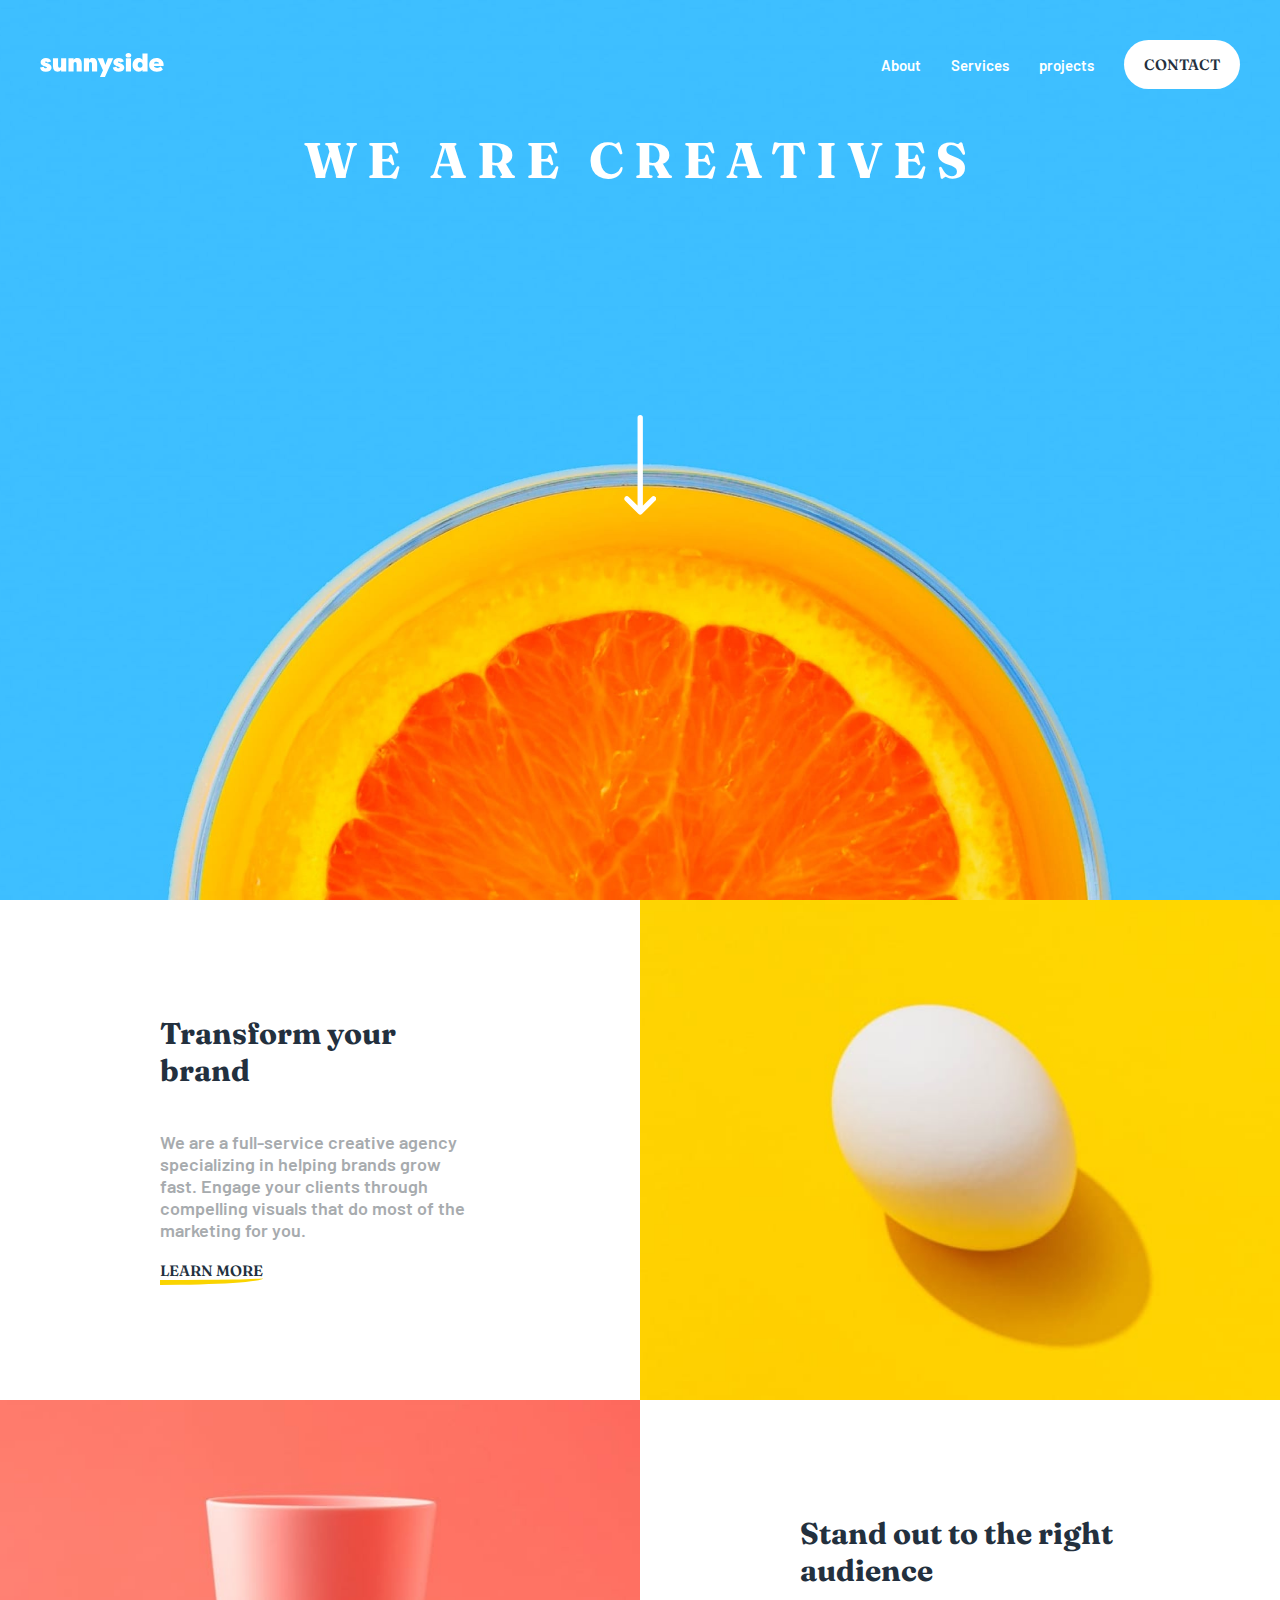
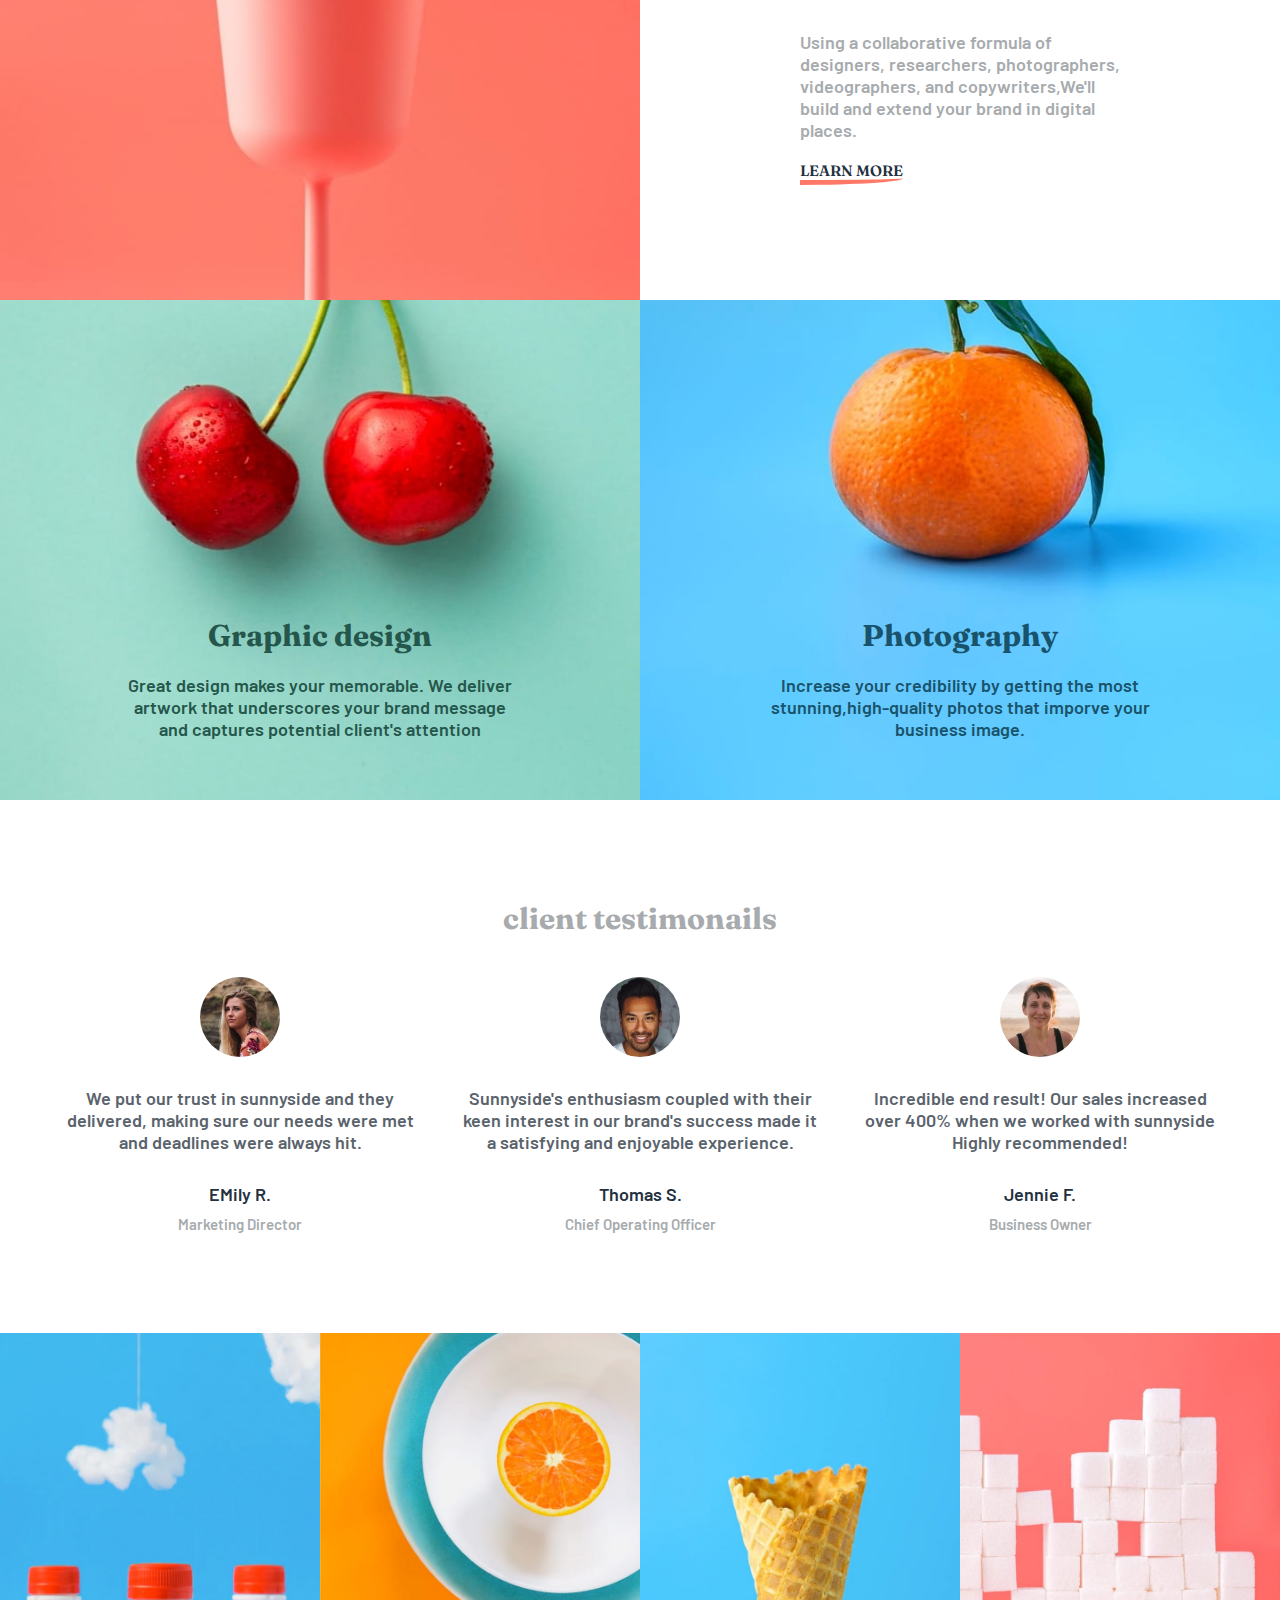
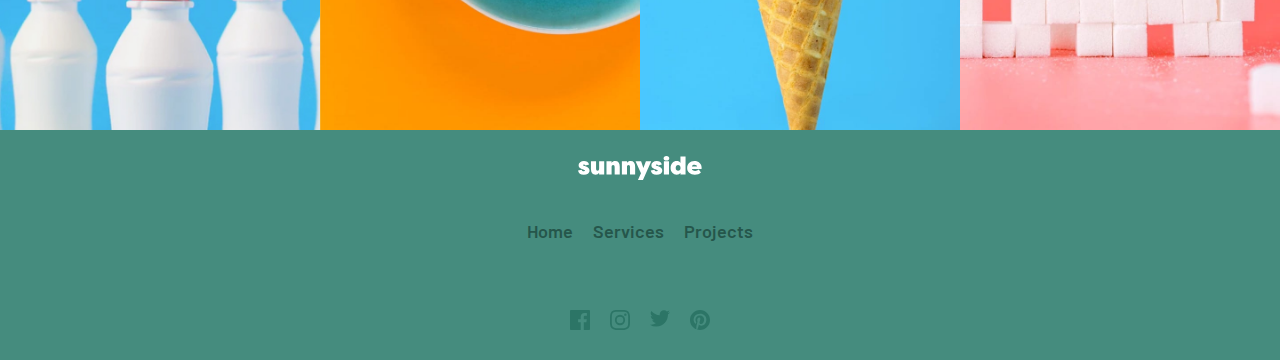
==== sunnyside_agency/index.html @ 59e4ebc3 "Finished sunnyside challenge" ====
<!DOCTYPE html>
<html lang="en">
  <head>
    <meta charset="UTF-8" />
    <meta http-equiv="X-UA-Compatible" content="IE=edge" />
    <meta name="viewport" content="width=device-width, initial-scale=1.0" />
    <link
      href="https://fonts.googleapis.com/css2?family=Barlow:wght@600&family=Fraunces:wght@700;900&display=swap"
      rel="stylesheet"
    />
    <link
      rel="shortcut icon"
      href="./images/favicon-32x32.png"
      type="image/x-icon"
    />
    <link rel="stylesheet" href="./style/style.css" />
    <script defer src="./js/script.js"></script>
    <title>FEM | Sunnyside Agency</title>
  </head>
  <body>
    <header class="header">
      <nav class="nav">
        <img src="./images/logo.svg" alt="logo image" class="logo" />
        <ul class="menu">
          <li class="menu__item"><a href="#" class="menu__link">About</a></li>
          <li class="menu__item">
            <a href="#" class="menu__link">Services</a>
          </li>
          <li class="menu__item">
            <a href="#" class="menu__link">projects</a>
          </li>
          <a href="#" class="btn btn-white">contact</a>
        </ul>
        <img
          src="./images/icon-hamburger.svg"
          alt="hamburger icon"
          class="hamburger"
        />
      </nav>

      <h1 class="heading__primary">We are creatives</h1>
      <img
        src="./images/icon-arrow-down.svg"
        alt="down arrow"
        class="icon-arrow"
      />
    </header>
    <main class="features">
      <div class="features__text-1 transform">
        <h2 class="heading__secondary heading-transform">
          Transform your brand
        </h2>
        <p class="features-content-text transform__text">
          We are a full-service creative agency specializing in helping brands
          grow fast. Engage your clients through compelling visuals that do most
          of the marketing for you.
        </p>
        <a href="#" class="btn btn-transform">Learn more</a>
      </div>
      <div class="features__picture--1"></div>

      <div class="features__picture--2"></div>

      <div class="features__text-1 stand">
        <h2 class="heading__secondary heading-stand">
          Stand out to the right audience
        </h2>
        <p class="features-content-text stand__text">
          Using a collaborative formula of designers, researchers,
          photographers, videographers, and copywriters,We'll build and extend
          your brand in digital places.
        </p>
        <a href="#" class="btn btn-stand">Learn more</a>
      </div>

      <div class="features__text-2 graphics">
        <h2 class="heading__secondary heading-graphics">Graphic design</h2>
        <p class="features-content-text graphics__text">
          Great design makes your memorable. We deliver artwork that underscores
          your brand message and captures potential client's attention
        </p>
      </div>

      <div class="features__text-2 photography">
        <h2 class="heading__secondary heading-photography">Photography</h2>
        <p class="features-content-text photography__text">
          Increase your credibility by getting the most stunning,high-quality
          photos that imporve your business image.
        </p>
      </div>
    </main>
    <main class="testimonials">
      <h2 class="heading__secondary heading-testimonials">
        client testimonails
      </h2>
      <div class="reviews">
        <div class="review-1">
          <img
            src="./images/image-emily.jpg"
            alt="user's image"
            class="user__image"
          />
          <p class="reviews__text">
            We put our trust in sunnyside and they delivered, making sure our
            needs were met and deadlines were always hit.
          </p>
          <div class="user__details">
            <p class="user__name">EMily R.</p>
            <p class="user__designation">Marketing Director</p>
          </div>
        </div>

        <div class="review-2">
          <img
            src="./images/image-thomas.jpg"
            alt="user's image"
            class="user__image"
          />
          <p class="reviews__text">
            Sunnyside's enthusiasm coupled with their keen interest in our
            brand's success made it a satisfying and enjoyable experience.
          </p>
          <div class="user__details">
            <p class="user__name">Thomas S.</p>
            <p class="user__designation">Chief Operating Officer</p>
          </div>
        </div>

        <div class="review-3">
          <img
            src="./images/image-jennie.jpg"
            alt="user's image"
            class="user__image"
          />
          <p class="reviews__text">
            Incredible end result! Our sales increased over 400% when we worked
            with sunnyside Highly recommended!
          </p>
          <div class="user__details">
            <p class="user__name">Jennie F.</p>
            <p class="user__designation">Business Owner</p>
          </div>
        </div>
      </div>
    </main>
    <main class="gallery">
      <figure class="gallery__item">
        <img
          src="./images/desktop/image-gallery-milkbottles.jpg"
          alt="picture of milk bottle"
          class="gallery__image gallery__image-1"
        />
      </figure>

      <figure class="gallery__item">
        <img
          src="./images/desktop/image-gallery-orange.jpg "
          alt="picture of milk orange"
          class="gallery__image gallery__image-2"
        />
      </figure>

      <figure class="gallery__item">
        <img
          src="./images/desktop/image-gallery-cone.jpg"
          alt="picture of cone"
          class="gallery__image gallery__image-3"
        />
      </figure>

      <figure class="gallery__item">
        <img
          src="./images/desktop/image-gallery-sugarcubes.jpg"
          alt="picture of sugar cubes"
          class="gallery__image gallery__image-4"
        />
      </figure>
    </main>
    <footer class="footer">
      <img src="./images/logo.svg" alt="logo image" class="logo__footer" />
      <ul class="footer__links">
        <li class="footer__links--item">
          <a href="#" class="footer--link">Home</a>
        </li>
        <li class="footer__links--item">
          <a href="#" class="footer--link">Services</a>
        </li>
        <li class="footer__links--item">
          <a href="#" class="footer--link">Projects</a>
        </li>
      </ul>
      <div class="socials">
        <img
          src="./images/icon-facebook.svg"
          alt="facebook logo"
          class="image__social"
        />
        <img
          src="./images/icon-instagram.svg"
          alt="instagram logo"
          class="image__social"
        />
        <img
          src="./images/icon-twitter.svg"
          alt="twitter logo"
          class="image__social"
        />
        <img
          src="./images/icon-pinterest.svg"
          alt="pinterest logo"
          class="image__social"
        />
      </div>
    </footer>
  </body>
</html>
---- sunnyside_agency/style/style.css ----
:root {
  /* ### Primary */

  --color-Soft-red: hsl(7, 99%, 70%);
  --color-Yellow: hsl(51, 100%, 49%);
  /* graphic design text */
  --color-Dark-desaturated-cyan: hsl(167, 40%, 24%);
  /* (photography text) */
  --color-Dark-blue: hsl(198, 62%, 26%);
  /* (footer): */
  --color-Dark-moderate-cyan: hsl(168, 34%, 41%);

  /* ### Neutral */

  --color-Very-dark-desaturated-blue: hsl(212, 27%, 19%);
  --color-Very-dark-grayish-blue: hsl(213, 9%, 39%);
  --color-Dark-grayish-blue: hsl(232, 10%, 55%);
  --color-Grayish-blue: hsl(210, 4%, 67%);
  --color-White: hsl(0, 0%, 100%);
}

* {
  margin: 0;
  padding: 0;
  box-sizing: border-box;
}

html {
  font-size: 10px;
}

body {
  font-family: "Barlow", sans-serif;
  font-weight: 600;
  max-width: 144rem;
  margin: 0 auto;
}
.header {
  background-image: url("../images/desktop/image-header.jpg");
  background-size: cover;
  background-position: center;
  height: 100vh;
  text-align: center;
  position: relative;
}
.nav {
  display: flex;
  justify-content: space-between;
  padding: 4rem;
  align-items: center;
}
.hamburger {
  height: 2rem;
  display: none;
}
.menu {
  list-style: none;
  display: grid;
  grid-template-columns: repeat(4, max-content);
  grid-column-gap: 3rem;
  align-items: center;
}
.menu__link {
  text-decoration: none;
  font-size: 1.5rem;
  color: var(--color-White);
}
.btn {
  text-decoration: none;
  color: var(--color-Very-dark-desaturated-blue);
  text-transform: uppercase;
  font-family: "Fraunces", sans-serif;
  font-family: 700;
  font-size: 1.5rem;
  display: inline-block;
}
.btn-white {
  background-color: var(--color-White);
  padding: 1.5rem 2rem;
  border-radius: 10rem;
}
.heading__primary {
  color: var(--color-White);
  font-family: "Fraunces", sans-serif;
  font-family: 900;
  text-transform: uppercase;
  font-size: 5rem;
  letter-spacing: 1rem;
}
.icon-arrow {
  display: block;
  position: absolute;
  top: 50%;
  left: 50%;
  transform: translate(-50%, -35%);
  height: 10rem;
}

/* features section */

.features {
  display: grid;
  grid-template-columns: repeat(2, 1fr);
  grid-template-rows: repeat(3, 50rem);
}
.features__text-1 {
  display: grid;
  grid-template-columns: repeat(4, 1fr);
  grid-template-rows: repeat(3, 1fr) max-content 1fr;
  grid-row-gap: 2rem;
}
.heading__secondary {
  font-size: 3rem;
  font-family: "Fraunces", sans-serif;
  font-family: 700;
}
.heading-transform,
.heading-stand {
  color: var(--color-Very-dark-desaturated-blue);
  grid-row: 2 / 3;
  grid-column: 2 / 4;
}
.features-content-text {
  font-size: 1.8rem;
}
.transform__text,
.stand__text {
  color: var(--color-Grayish-blue);
  grid-row: 3 / 4;
  grid-column: 2 / 4;
}
.btn-transform,
.btn-stand {
  grid-row: 4 / 5;
  grid-column: 2 / 3;
  width: fit-content;
  border-bottom-right-radius: 225px 15px;
}
.btn-transform {
  border-bottom: 5px solid var(--color-Yellow);
}
.btn-stand {
  border-bottom: 5px solid var(--color-Soft-red);
}
.features__picture--1 {
  background-image: url("../images/desktop/image-transform.jpg");
  background-size: cover;
  background-position: center;
}
.features__picture--2 {
  background-image: url("../images/desktop/image-stand-out.jpg");
  background-size: cover;
  background-position: center;
}
.features__text-2 {
  background-size: cover;
  background-position: center;
  display: grid;
  grid-row-gap: 2rem;
  grid-template-columns: repeat(5, 1fr);
  grid-template-rows: 1fr repeat(2, minmax(min-content, max-content)) 4rem;
  text-align: center;
}
.graphics {
  background-image: url("../images/desktop/image-graphic-design.jpg");
}
.heading-graphics,
.graphics__text {
  color: var(--color-Dark-desaturated-cyan);
}
.heading-graphics,
.heading-photography {
  grid-column: 2 / 5;
  grid-row: 2 / 3;
}
.graphics__text,
.photography__text {
  grid-column: 2 / 5;
  grid-row: 3 / 4;
}
.photography {
  background-image: url("../images/desktop/image-photography.jpg");
}
.heading-photography,
.photography__text {
  color: var(--color-Dark-blue);
}

/* testimonials section */

.testimonials {
  padding: 10rem 0;
  display: grid;
  grid-row-gap: 4rem;
}
.heading-testimonials {
  text-align: center;
  color: var(--color-Grayish-blue);
}
.reviews {
  display: grid;
  grid-template-columns: 4rem repeat(3, 1fr) 4rem;
  grid-row-gap: 2rem;
}
.review-1 {
  grid-column: 2 / 3;
}
.review-2 {
  grid-column: 3 / 4;
}
.review-3 {
  grid-column: 4 / 5;
}
.review-1,
.review-2,
.review-3 {
  display: grid;
  align-items: center;
  grid-template-columns: 2rem 1fr 2rem;
  text-align: center;
  place-items: center;
  grid-row-gap: 3rem;
}
.user__image {
  grid-column: 2 / 3;
  grid-row: 1 / 2;
  width: 8rem;
  height: 8rem;
  border-radius: 50%;
}
.reviews__text {
  grid-column: 2 / 3;
  grid-row: 2 / 3;
  font-size: 1.8rem;
  color: var(--color-Very-dark-grayish-blue);
}
.user__details {
  grid-column: 2 / 3;
  grid-row: 3 / 4;
  display: grid;
  grid-row-gap: 1rem;
}
.user__name {
  font-size: 1.8rem;
  color: var(--color-Very-dark-desaturated-blue);
}
.user__designation {
  font-size: 1.5rem;
  color: var(--color-Grayish-blue);
}

/* gallery section */

.gallery {
  display: grid;
  grid-template-columns: repeat(4, 1fr);
}

.gallery__image {
  width: 100%;
  height: 100%;
  display: block;
  object-fit: cover;
}

/* footer */
.footer {
  background: var(--color-Dark-moderate-cyan);
  display: grid;
  grid-template-rows: repeat(3, 5rem);
  justify-items: center;
  grid-row-gap: 4rem;
}
.logo__footer {
  align-self: flex-end;
}
.footer__links {
  list-style: none;
  display: grid;
  grid-template-columns: repeat(3, max-content);
  grid-column-gap: 2rem;
}
.footer--link {
  text-decoration: none;
  color: var(--color-Dark-desaturated-cyan);
  font-size: 1.8rem;
}
.socials {
  display: grid;
  grid-template-columns: repeat(4, max-content);
  grid-column-gap: 2rem;
}

@media only screen and (max-width: 850px) {
  html {
    font-size: 8px;
  }
  .menu {
    /* transform: translateX(1000%); */
    display: none;
    transition: all 0.3s;
    position: fixed;
    inset: 20% 6% 0 6%;
    height: 25rem;
    background-color: var(--color-White);
    flex-direction: column;
    z-index: 999;
  }
  .menu:after {
    content: "";
    width: 0;
    height: 0;
    border-style: solid;
    border-width: 3rem 3rem 0 3rem;
    border-color: transparent var(--color-White) transparent transparent;
    right: 0;
    top: -10%;
    position: absolute;
  }
  .menu__link {
    color: var(--color-Dark-blue);
    display: block;
    margin-top: 3rem;
  }

  .menu.active {
    display: flex;
  }
  .hamburger {
    display: block;
    z-index: 9999;
  }
  .btn-white {
    background: var(--color-Yellow);
    display: inline-block;
    margin-top: 3rem;
  }
  .features {
    grid-template-columns: 1fr;
    grid-template-rows: repeat(6, 50rem);
  }
  .features__picture--1 {
    grid-row: 1 / 2;
  }
  .transform {
    grid-row: 2 / 3;
  }
  .features__picture--2 {
    grid-row: 3 / 4;
  }
  .stand {
    grid-row: 4 / 5;
  }
  .graphics {
    grid-row: 5 / 6;
  }
  .photography {
    grid-row: 6 / 7;
  }
  .reviews {
    grid-template-columns: 1fr 60vw 1fr;
    grid-row-gap: 5rem;
  }
  .review-1 {
    grid-column: 2 / 3;
  }
  .review-2 {
    grid-column: 2 / 3;
  }
  .review-3 {
    grid-column: 2 / 3;
  }
  .gallery {
    grid-template-columns: repeat(2, 1fr);
    grid-template-rows: repeat(2, minmax(min-content, max-content));
  }
}

@media only screen and (max-width: 600px) {
  html {
    font-size: 6px;
  }
  .header {
    background-image: url("../images/mobile/image-header.jpg");
    background-position: bottom;
  }
  .icon-arrow {
    transform: translate(-50%, -50%);
  }
  .features__picture--1 {
    background-image: url("../images/mobile/image-transform.jpg");
  }
  .features__picture--2 {
    background-image: url("../images/mobile/image-stand-out.jpg");
  }
  .graphics {
    background-image: url("../images/mobile/image-graphic-design.jpg");
  }
  .photography {
    background-image: url("../images/mobile/image-photography.jpg");
  }
  img.gallery__image-1 {
    content: url("../images/mobile/image-gallery-milkbottles.jpg");
  }
  img.gallery__image-2 {
    content: url("../images/mobile/image-gallery-orange.jpg");
  }
  img.gallery__image-3 {
    content: url("../images/mobile/image-gallery-cone.jpg");
  }
  img.gallery__image-4 {
    content: url("../images/mobile/image-gallery-sugar-cubes.jpg");
  }
}

@media only screen and (max-width: 440px) {
  .header {
    background-position: bottom;
  }
  .heading__primary {
    font-size: 3rem;
    position: absolute;
    display: block;
    top: 30%;
    left: 50%;
    transform: translate(-50%, -50%);
    width: 100%;
  }
  .icon-arrow {
    top: 60%;
  }
}
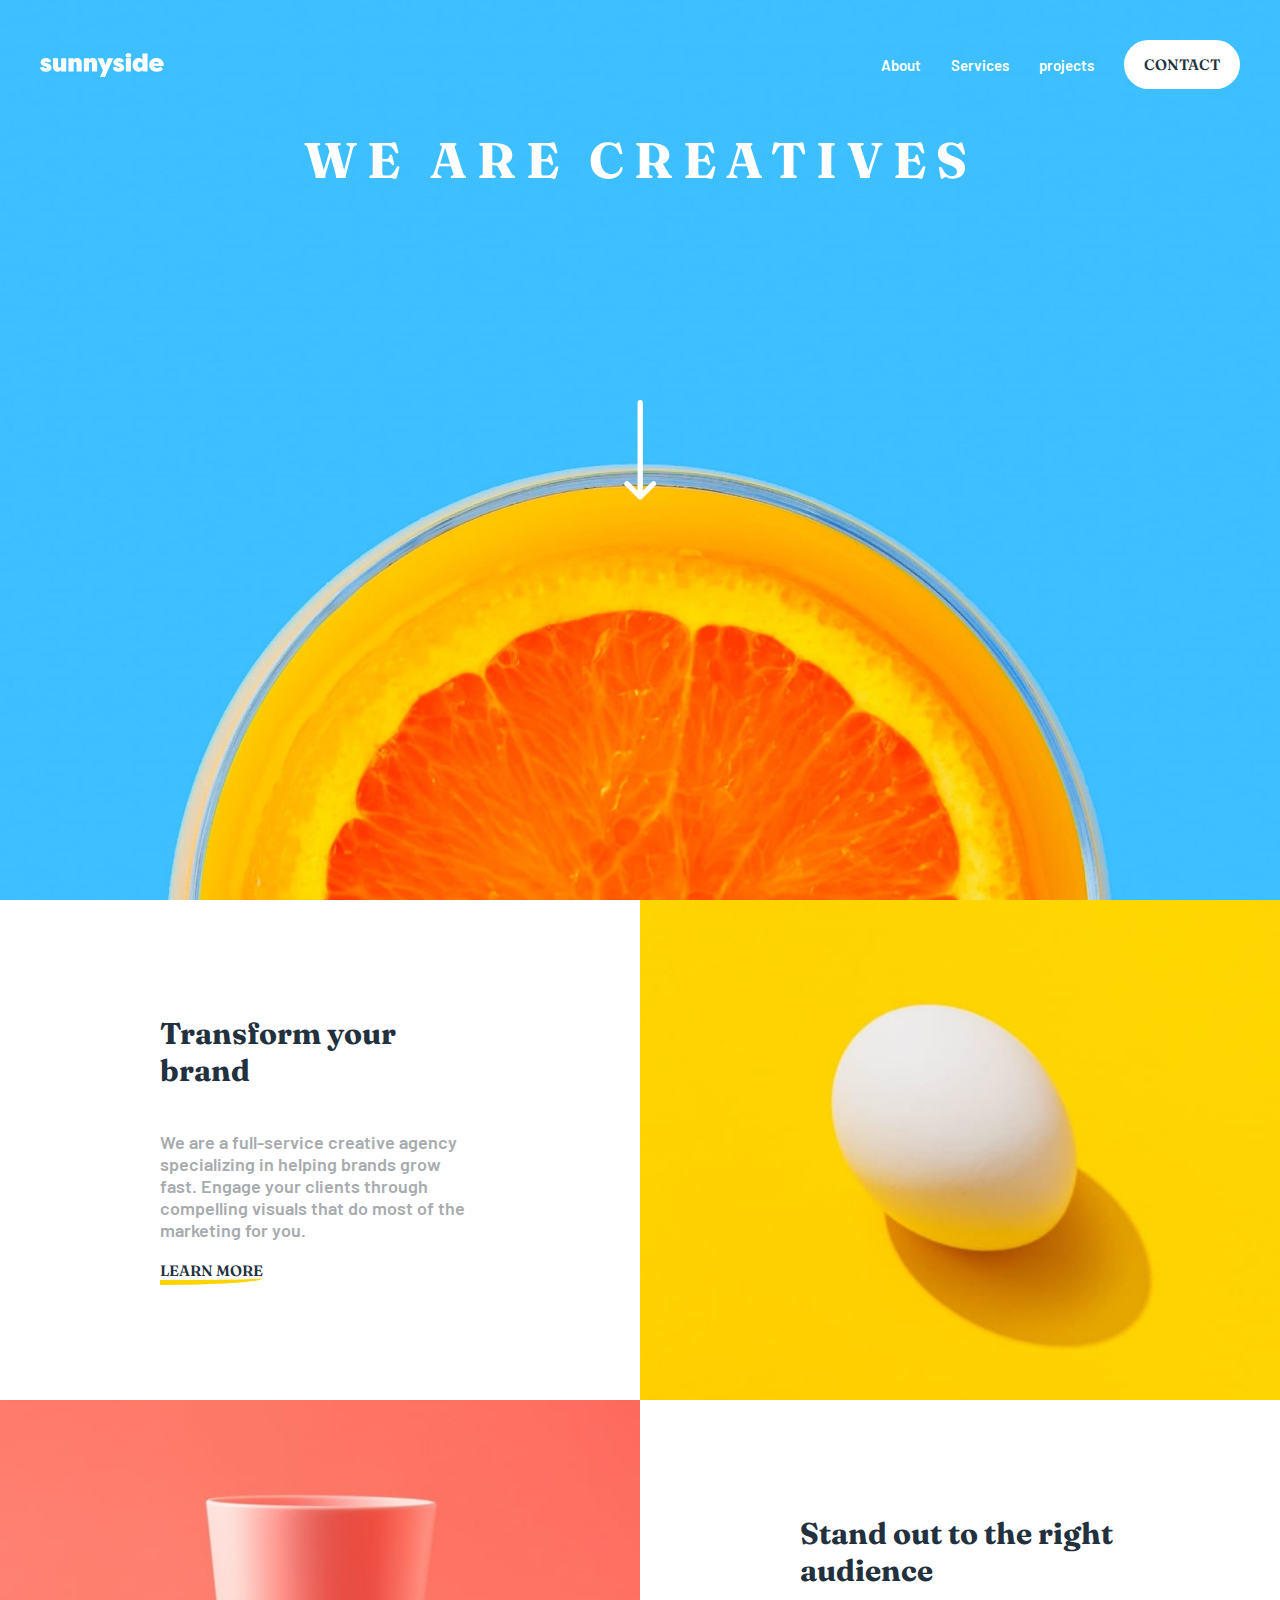
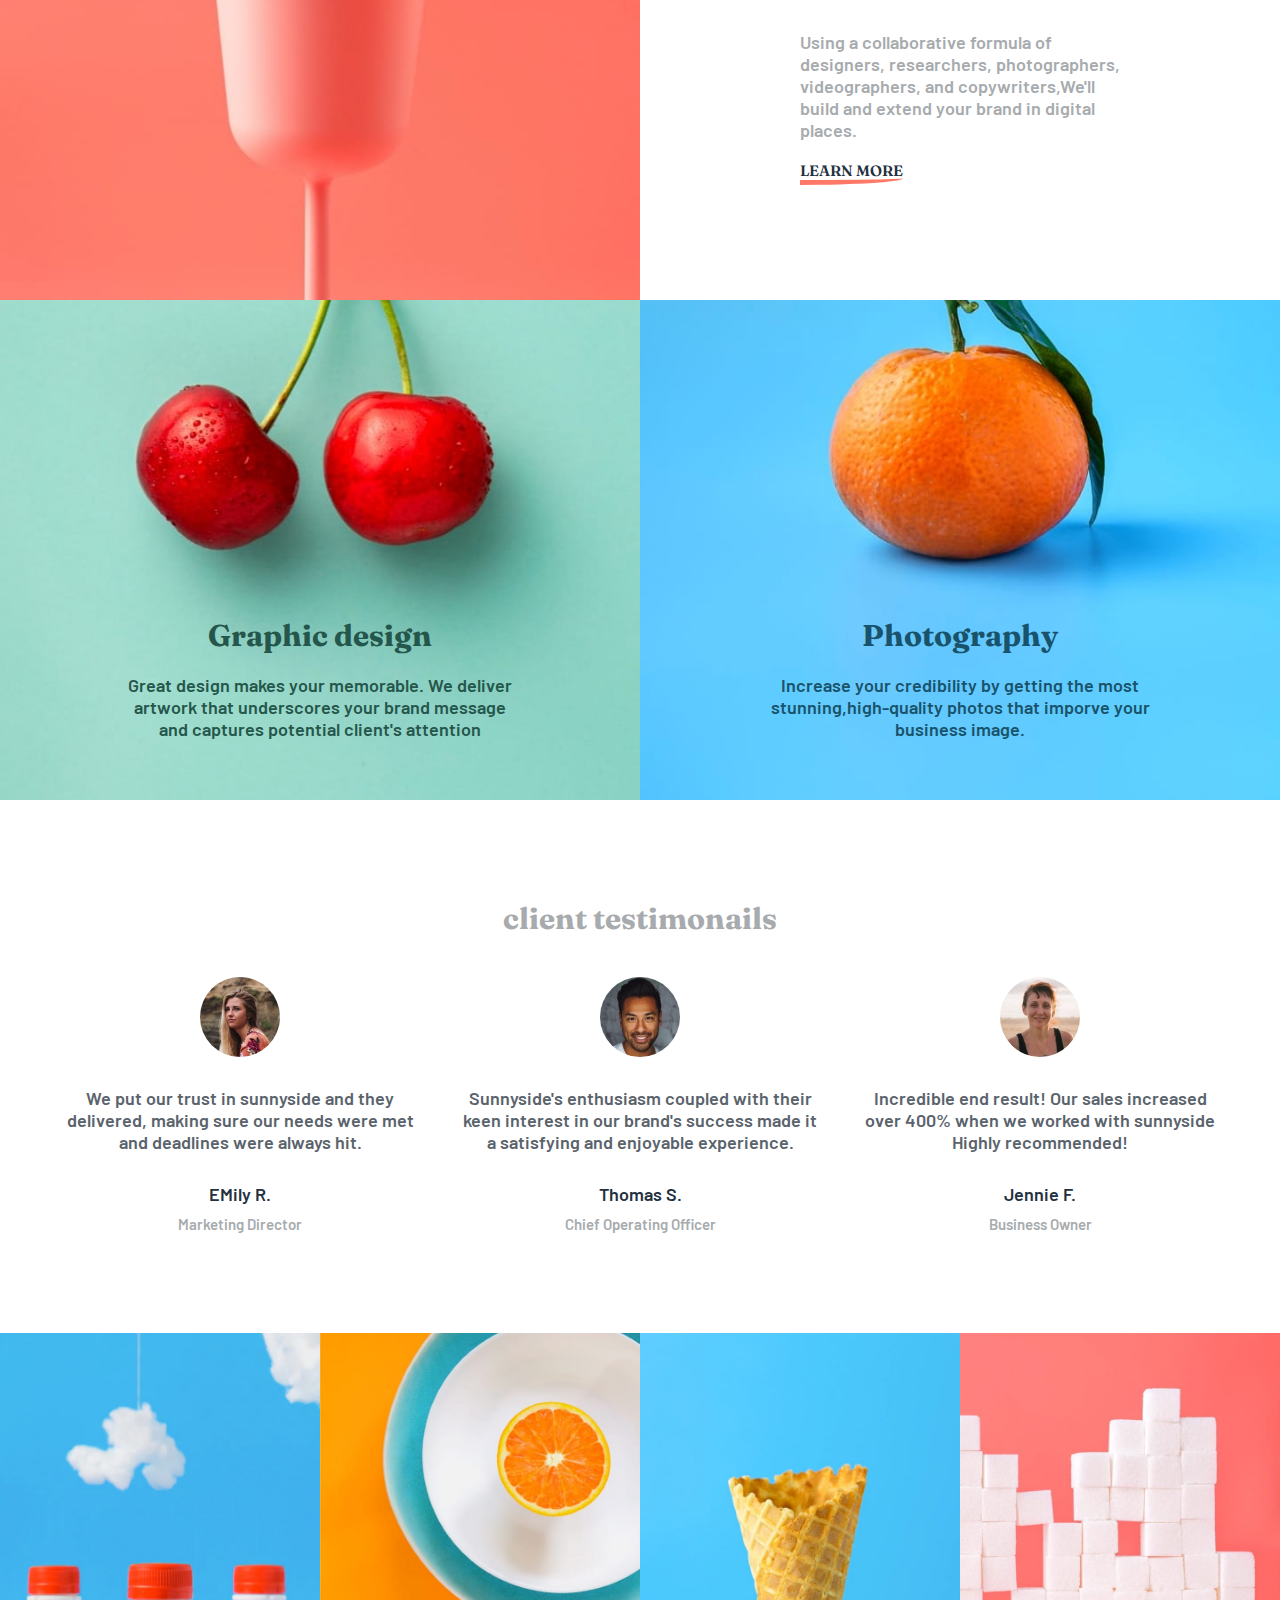
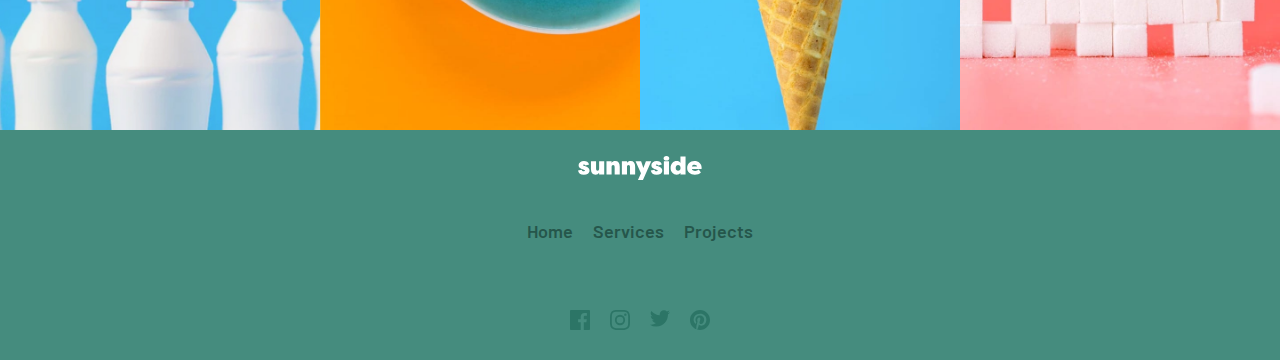
==== commit ab22515b: "fixed html issues" ====
--- a/sunnyside_agency/index.html
+++ b/sunnyside_agency/index.html
@@ -29,7 +29,9 @@
           <li class="menu__item">
             <a href="#" class="menu__link">projects</a>
           </li>
-          <a href="#" class="btn btn-white">contact</a>
+          <li class="menu__item">
+            <a href="#" class="btn btn-white">contact</a>
+          </li>
         </ul>
         <img
           src="./images/icon-hamburger.svg"
@@ -89,7 +91,7 @@
         </p>
       </div>
     </main>
-    <main class="testimonials">
+    <section class="testimonials">
       <h2 class="heading__secondary heading-testimonials">
         client testimonails
       </h2>
@@ -142,8 +144,8 @@
           </div>
         </div>
       </div>
-    </main>
-    <main class="gallery">
+    </section>
+    <section class="gallery">
       <figure class="gallery__item">
         <img
           src="./images/desktop/image-gallery-milkbottles.jpg"
@@ -175,7 +177,7 @@
           class="gallery__image gallery__image-4"
         />
       </figure>
-    </main>
+    </section>
     <footer class="footer">
       <img src="./images/logo.svg" alt="logo image" class="logo__footer" />
       <ul class="footer__links">
--- a/sunnyside_agency/style/style.css
+++ b/sunnyside_agency/style/style.css
@@ -35,12 +35,14 @@
   max-width: 144rem;
   margin: 0 auto;
 }
+
+/* header */
 .header {
   background-image: url("../images/desktop/image-header.jpg");
   background-size: cover;
   background-position: center;
   height: 100vh;
-  text-align: center;
+  /* text-align: center; */
   position: relative;
 }
 .nav {
@@ -64,6 +66,10 @@
   text-decoration: none;
   font-size: 1.5rem;
   color: var(--color-White);
+  transition: all 0.3s;
+}
+.menu__link:hover {
+  color: var(--color-Very-dark-desaturated-blue);
 }
 .btn {
   text-decoration: none;
@@ -78,6 +84,11 @@
   background-color: var(--color-White);
   padding: 1.5rem 2rem;
   border-radius: 10rem;
+  transition: all 0.3s;
+}
+.btn-white:hover {
+  background: rgb(173, 197, 246);
+  color: var(--color-White);
 }
 .heading__primary {
   color: var(--color-White);
@@ -85,14 +96,14 @@
   font-family: 900;
   text-transform: uppercase;
   font-size: 5rem;
+  text-align: center;
   letter-spacing: 1rem;
 }
 .icon-arrow {
-  display: block;
   position: absolute;
   top: 50%;
   left: 50%;
-  transform: translate(-50%, -35%);
+  transform: translate(-50%, -50%);
   height: 10rem;
 }
 
